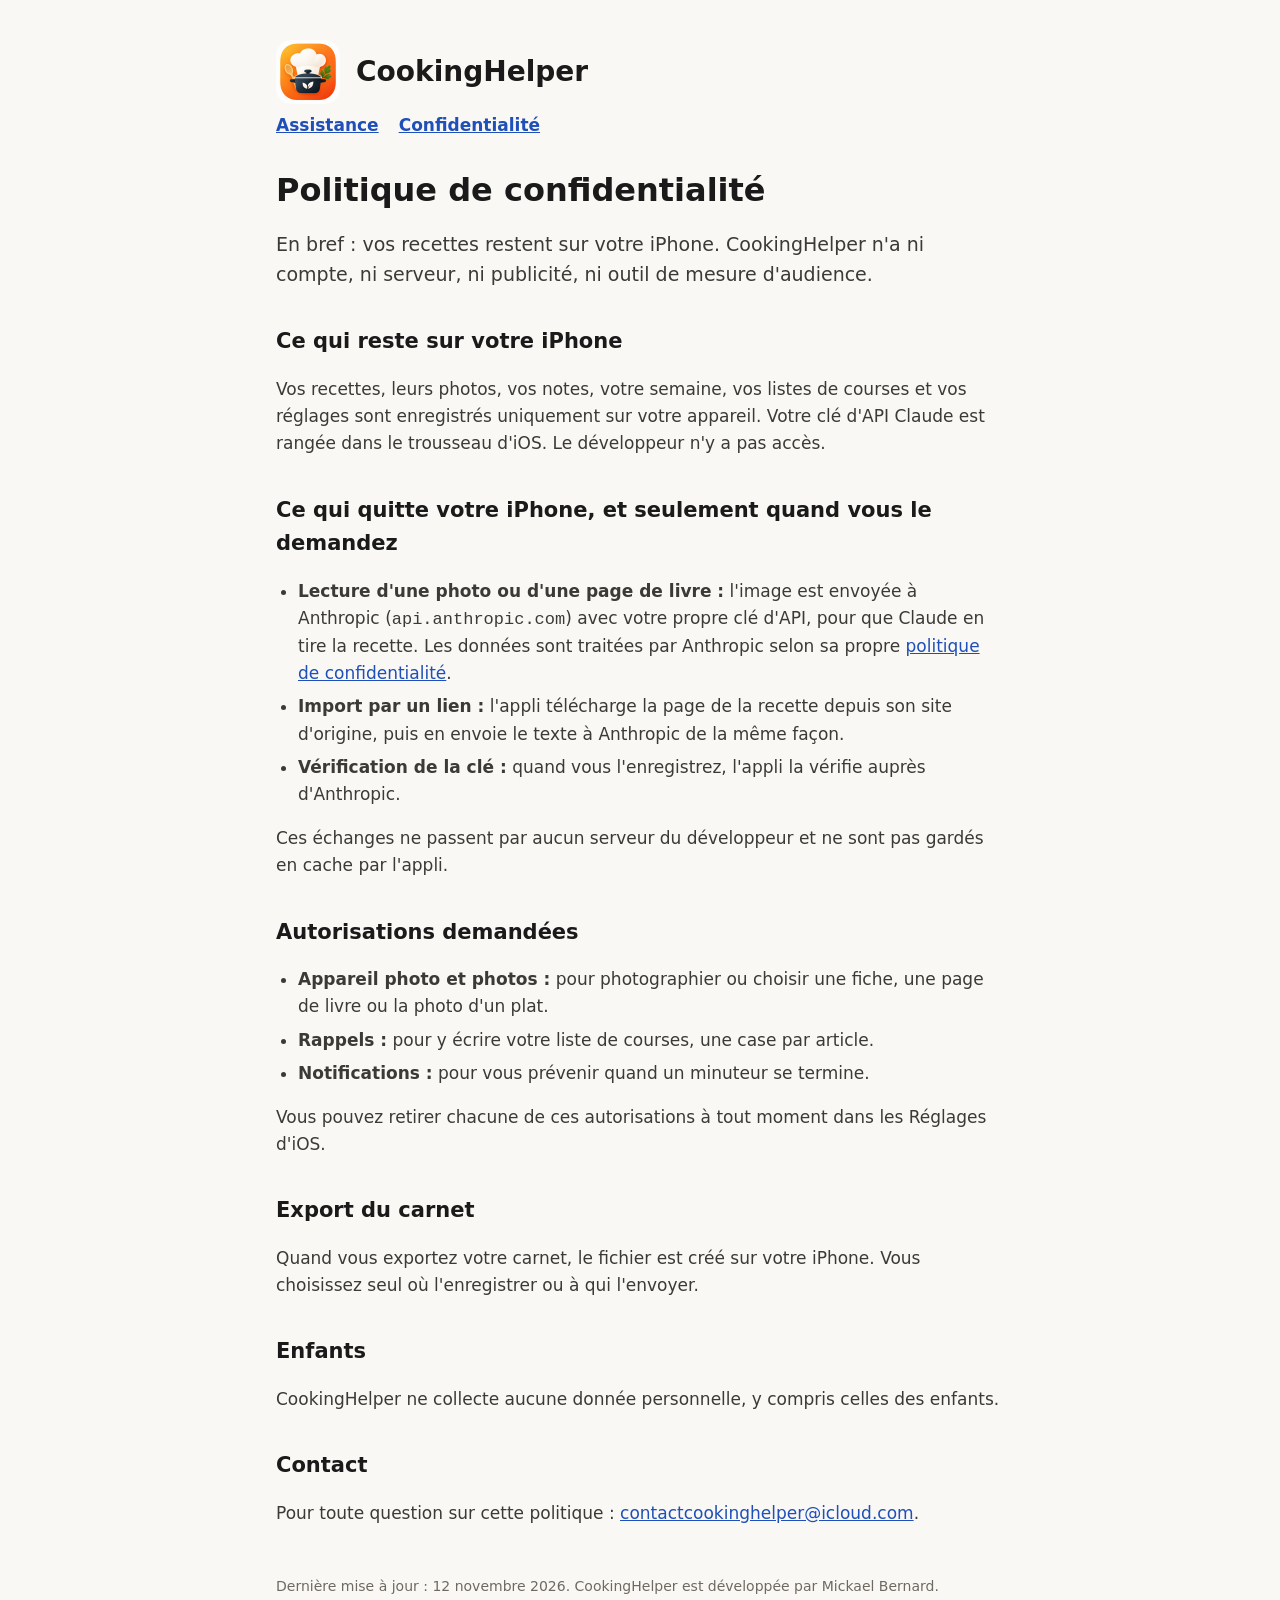
==== confidentialite.html @ 6be39ea1 "Pages d'assistance et de confidentialité de CookingHelper" ====
<!doctype html>
<html lang="fr">
<head>
  <meta charset="utf-8">
  <meta name="viewport" content="width=device-width, initial-scale=1">
  <title>CookingHelper — Confidentialité</title>
  <meta name="description" content="Politique de confidentialité de CookingHelper : vos recettes restent sur votre iPhone.">
  <link rel="stylesheet" href="style.css">
  <link rel="icon" href="logo.png">
</head>
<body>
<main>
  <header>
    <img src="logo.png" alt="">
    <span class="name">CookingHelper</span>
  </header>
  <nav>
    <a href="index.html">Assistance</a>
    <a href="confidentialite.html">Confidentialité</a>
  </nav>

  <h1>Politique de confidentialité</h1>
  <p class="lead">En bref : vos recettes restent sur votre iPhone. CookingHelper n'a ni compte, ni serveur, ni publicité, ni outil de mesure d'audience.</p>

  <h2>Ce qui reste sur votre iPhone</h2>
  <p>Vos recettes, leurs photos, vos notes, votre semaine, vos listes de courses et vos réglages sont enregistrés uniquement sur votre appareil. Votre clé d'API Claude est rangée dans le trousseau d'iOS. Le développeur n'y a pas accès.</p>

  <h2>Ce qui quitte votre iPhone, et seulement quand vous le demandez</h2>
  <ul>
    <li><strong>Lecture d'une photo ou d'une page de livre :</strong> l'image est envoyée à Anthropic (<code>api.anthropic.com</code>) avec votre propre clé d'API, pour que Claude en tire la recette. Les données sont traitées par Anthropic selon sa propre <a href="https://www.anthropic.com/legal/privacy">politique de confidentialité</a>.</li>
    <li><strong>Import par un lien :</strong> l'appli télécharge la page de la recette depuis son site d'origine, puis en envoie le texte à Anthropic de la même façon.</li>
    <li><strong>Vérification de la clé :</strong> quand vous l'enregistrez, l'appli la vérifie auprès d'Anthropic.</li>
  </ul>
  <p>Ces échanges ne passent par aucun serveur du développeur et ne sont pas gardés en cache par l'appli.</p>

  <h2>Autorisations demandées</h2>
  <ul>
    <li><strong>Appareil photo et photos :</strong> pour photographier ou choisir une fiche, une page de livre ou la photo d'un plat.</li>
    <li><strong>Rappels :</strong> pour y écrire votre liste de courses, une case par article.</li>
    <li><strong>Notifications :</strong> pour vous prévenir quand un minuteur se termine.</li>
  </ul>
  <p>Vous pouvez retirer chacune de ces autorisations à tout moment dans les Réglages d'iOS.</p>

  <h2>Export du carnet</h2>
  <p>Quand vous exportez votre carnet, le fichier est créé sur votre iPhone. Vous choisissez seul où l'enregistrer ou à qui l'envoyer.</p>

  <h2>Enfants</h2>
  <p>CookingHelper ne collecte aucune donnée personnelle, y compris celles des enfants.</p>

  <h2>Contact</h2>
  <p>Pour toute question sur cette politique : <a href="mailto:contactcookinghelper@icloud.com">contactcookinghelper@icloud.com</a>.</p>

  <footer>
    <p>Dernière mise à jour : 12 novembre 2026. CookingHelper est développée par Mickael Bernard.</p>
  </footer>
</main>
</body>
</html>
---- style.css ----
:root {
  --surface: #FAF8F4;
  --card: #FFFFFF;
  --ink: #1A1A1A;
  --ink-secondary: #3B3A37;
  --ink-muted: #6E6A62;
  --accent: #1F4FB8;
  --accent-tint: #E8EEFA;
  --rule: #E3DED4;
}
@media (prefers-color-scheme: dark) {
  :root {
    --surface: #1B1A18;
    --card: #262522;
    --ink: #F4F1EB;
    --ink-secondary: #D9D4CA;
    --ink-muted: #A8A296;
    --accent: #8FB0F5;
    --accent-tint: #24324F;
    --rule: #3A3833;
  }
}
* { box-sizing: border-box; }
body {
  margin: 0;
  background: var(--surface);
  color: var(--ink-secondary);
  font: 17px/1.6 -apple-system, BlinkMacSystemFont, "Segoe UI", system-ui, sans-serif;
}
main { max-width: 760px; margin: 0 auto; padding: 40px 16px 64px; }
header { display: flex; align-items: center; gap: 16px; margin-bottom: 8px; }
header img { width: 64px; height: 64px; border-radius: 15px; }
header .name { font-size: 28px; font-weight: 800; color: var(--ink); }
nav { display: flex; gap: 20px; margin: 4px 0 32px; font-weight: 600; }
a { color: var(--accent); }
h1 { color: var(--ink); font-size: 32px; line-height: 1.2; margin: 0 0 12px; }
h2 { color: var(--ink); font-size: 21px; margin: 36px 0 8px; }
.lead { font-size: 19px; color: var(--ink-secondary); }
.card {
  background: var(--card);
  border: 1px solid var(--rule);
  border-radius: 16px;
  padding: 20px 22px;
  margin: 20px 0;
}
.contact { background: var(--accent-tint); border-color: transparent; }
.contact strong { color: var(--ink); }
ul { padding-left: 22px; }
li { margin: 6px 0; }
footer { margin-top: 48px; font-size: 14px; color: var(--ink-muted); }
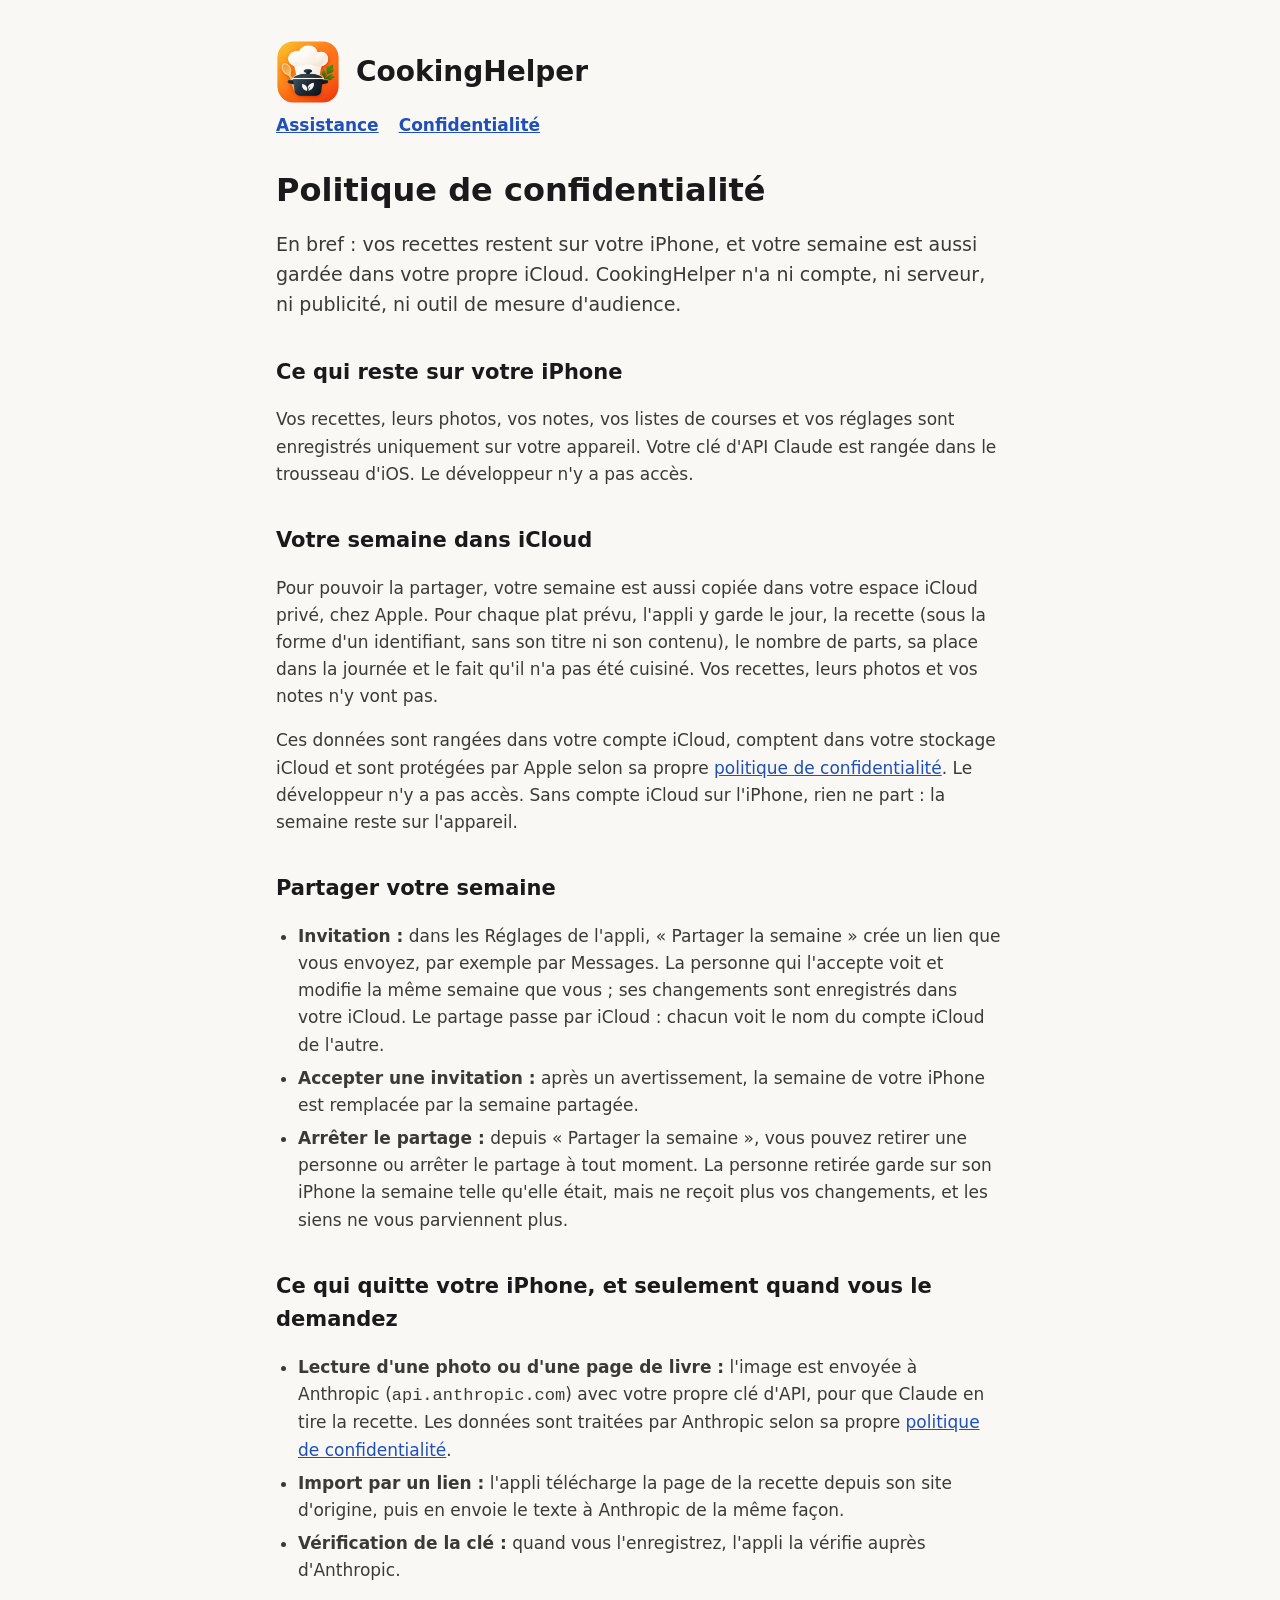
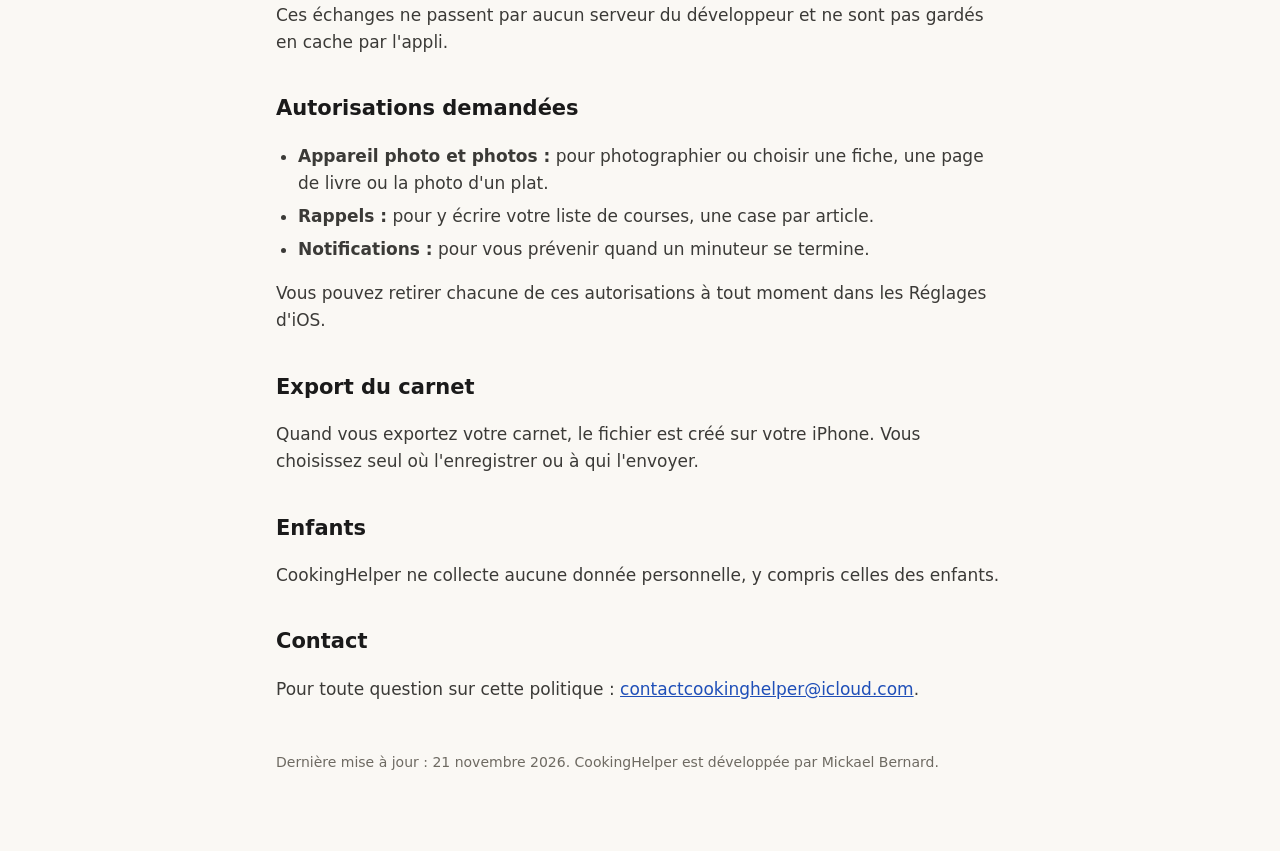
==== commit e8485d5e: "Confidentialité : la semaine dans iCloud et son partage Co-Authored-By: Claude Opus 5.5 <noreply@ant" ====
--- a/confidentialite.html
+++ b/confidentialite.html
@@ -4,7 +4,7 @@
   <meta charset="utf-8">
   <meta name="viewport" content="width=device-width, initial-scale=1">
   <title>CookingHelper — Confidentialité</title>
-  <meta name="description" content="Politique de confidentialité de CookingHelper : vos recettes restent sur votre iPhone.">
+  <meta name="description" content="Politique de confidentialité de CookingHelper : vos recettes restent sur votre iPhone, votre semaine est gardée dans votre propre iCloud.">
   <link rel="stylesheet" href="style.css">
   <link rel="icon" href="logo.png">
 </head>
@@ -20,10 +20,21 @@
   </nav>
 
   <h1>Politique de confidentialité</h1>
-  <p class="lead">En bref : vos recettes restent sur votre iPhone. CookingHelper n'a ni compte, ni serveur, ni publicité, ni outil de mesure d'audience.</p>
+  <p class="lead">En bref : vos recettes restent sur votre iPhone, et votre semaine est aussi gardée dans votre propre iCloud. CookingHelper n'a ni compte, ni serveur, ni publicité, ni outil de mesure d'audience.</p>
 
   <h2>Ce qui reste sur votre iPhone</h2>
-  <p>Vos recettes, leurs photos, vos notes, votre semaine, vos listes de courses et vos réglages sont enregistrés uniquement sur votre appareil. Votre clé d'API Claude est rangée dans le trousseau d'iOS. Le développeur n'y a pas accès.</p>
+  <p>Vos recettes, leurs photos, vos notes, vos listes de courses et vos réglages sont enregistrés uniquement sur votre appareil. Votre clé d'API Claude est rangée dans le trousseau d'iOS. Le développeur n'y a pas accès.</p>
+
+  <h2>Votre semaine dans iCloud</h2>
+  <p>Pour pouvoir la partager, votre semaine est aussi copiée dans votre espace iCloud privé, chez Apple. Pour chaque plat prévu, l'appli y garde le jour, la recette (sous la forme d'un identifiant, sans son titre ni son contenu), le nombre de parts, sa place dans la journée et le fait qu'il n'a pas été cuisiné. Vos recettes, leurs photos et vos notes n'y vont pas.</p>
+  <p>Ces données sont rangées dans votre compte iCloud, comptent dans votre stockage iCloud et sont protégées par Apple selon sa propre <a href="https://www.apple.com/legal/privacy/">politique de confidentialité</a>. Le développeur n'y a pas accès. Sans compte iCloud sur l'iPhone, rien ne part : la semaine reste sur l'appareil.</p>
+
+  <h2>Partager votre semaine</h2>
+  <ul>
+    <li><strong>Invitation :</strong> dans les Réglages de l'appli, « Partager la semaine » crée un lien que vous envoyez, par exemple par Messages. La personne qui l'accepte voit et modifie la même semaine que vous ; ses changements sont enregistrés dans votre iCloud. Le partage passe par iCloud : chacun voit le nom du compte iCloud de l'autre.</li>
+    <li><strong>Accepter une invitation :</strong> après un avertissement, la semaine de votre iPhone est remplacée par la semaine partagée.</li>
+    <li><strong>Arrêter le partage :</strong> depuis « Partager la semaine », vous pouvez retirer une personne ou arrêter le partage à tout moment. La personne retirée garde sur son iPhone la semaine telle qu'elle était, mais ne reçoit plus vos changements, et les siens ne vous parviennent plus.</li>
+  </ul>
 
   <h2>Ce qui quitte votre iPhone, et seulement quand vous le demandez</h2>
   <ul>
@@ -51,7 +62,7 @@
   <p>Pour toute question sur cette politique : <a href="mailto:contactcookinghelper@icloud.com">contactcookinghelper@icloud.com</a>.</p>
 
   <footer>
-    <p>Dernière mise à jour : 12 novembre 2026. CookingHelper est développée par Mickael Bernard.</p>
+    <p>Dernière mise à jour : 21 novembre 2026. CookingHelper est développée par Mickael Bernard.</p>
   </footer>
 </main>
 </body>
--- a/style.css
+++ b/style.css
@@ -29,7 +29,8 @@
 }
 main { max-width: 760px; margin: 0 auto; padding: 40px 16px 64px; }
 header { display: flex; align-items: center; gap: 16px; margin-bottom: 8px; }
-header img { width: 64px; height: 64px; border-radius: 15px; }
+/* The logo file has a pale square around the rounded icon: keep only the icon. */
+header img { width: 72px; height: 72px; margin: -4px; clip-path: inset(7.5% round 22%); }
 header .name { font-size: 28px; font-weight: 800; color: var(--ink); }
 nav { display: flex; gap: 20px; margin: 4px 0 32px; font-weight: 600; }
 a { color: var(--accent); }
